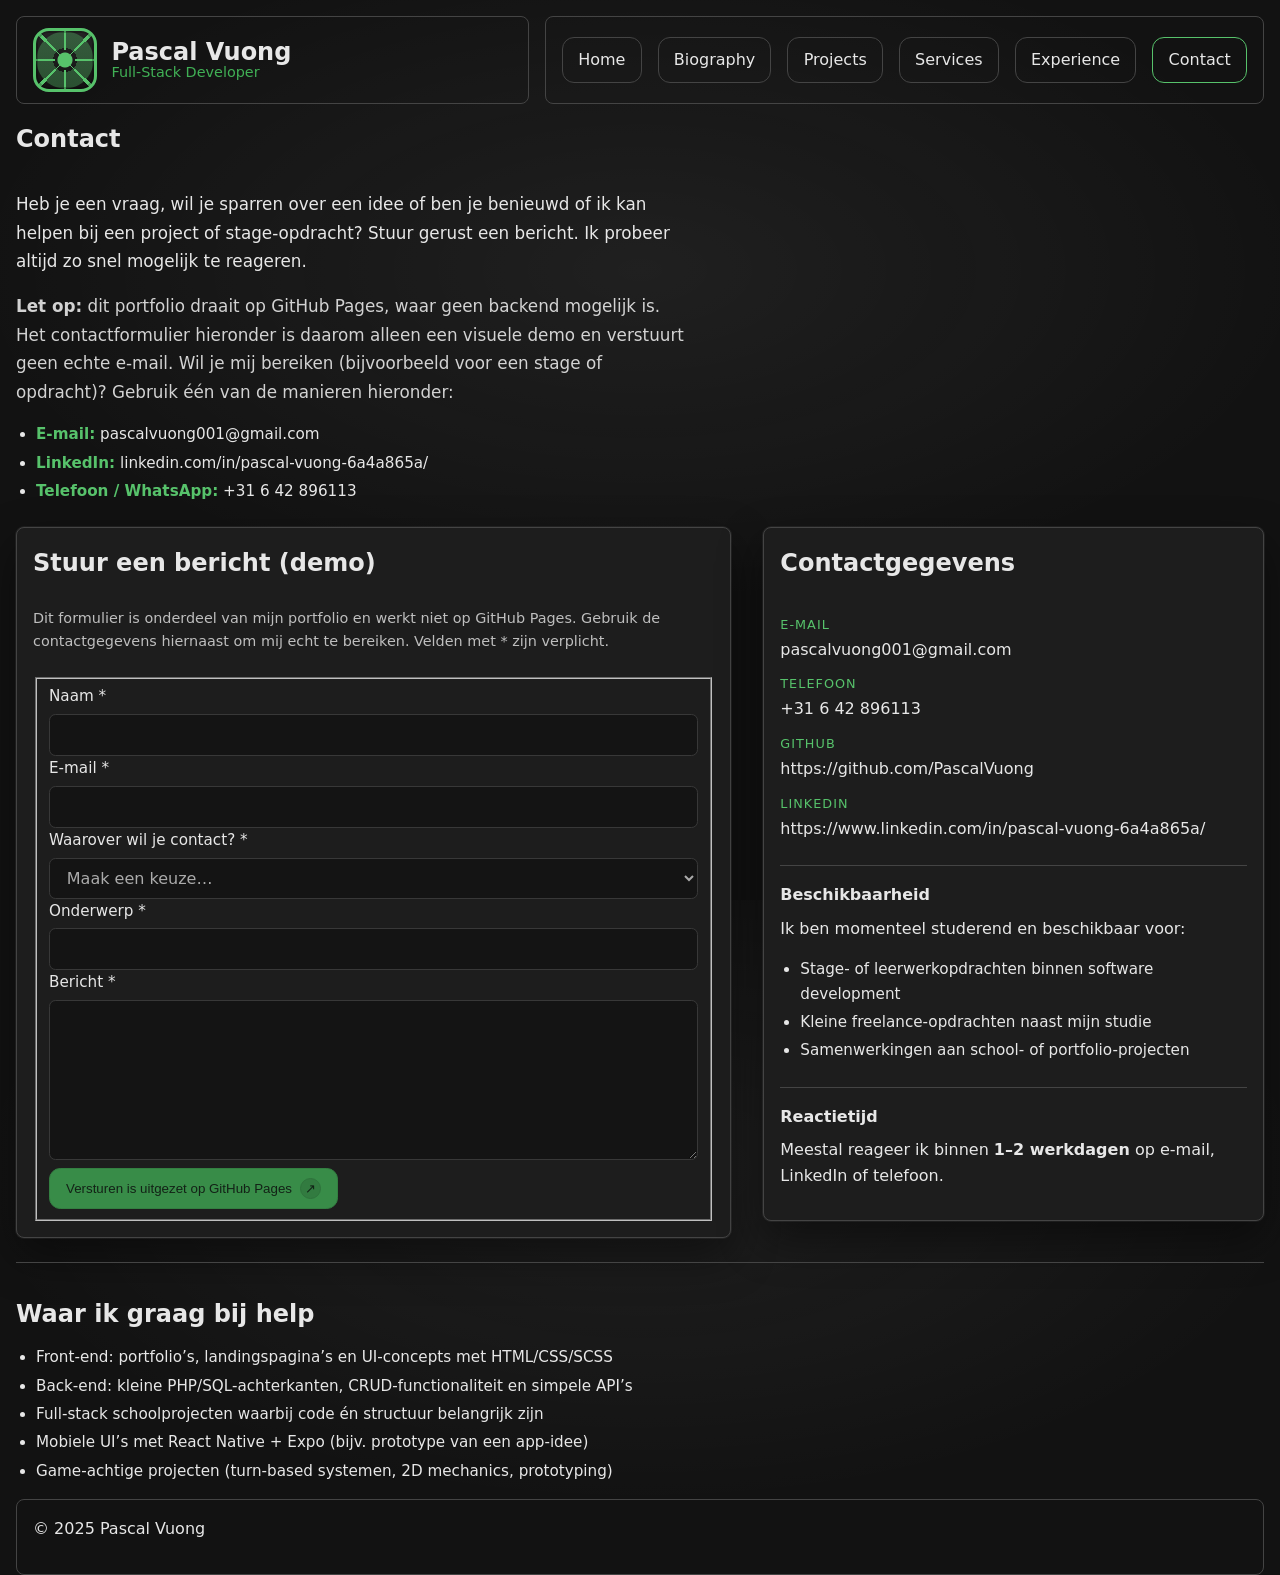
==== contact.html @ 06aef6e8 "initial portfolio" ====
<!doctype html>
<html lang="nl">
<head>
  <meta charset="utf-8" />
  <meta name="viewport" content="width=device-width, initial-scale=1" />
  <title>Contact — Pascal Vuong Portfolio</title>
  <link rel="stylesheet" href="assets/css/compiled.css">
</head>
<body>
  <a class="skip-link" href="#main">Direct naar hoofdinhoud</a>

  <!-- Brandbar -->
  <header class="brandbar">
    <a class="brand" href="index.html">
      <span class="brand__logo" aria-hidden="true"></span>
      <span class="brand__text">
        <strong>Pascal Vuong</strong>
        <em>Full-Stack Developer</em>
      </span>
    </a>
  </header>

  <!-- Top navigatie -->
  <nav aria-label="Hoofdnavigatie" class="topnav">
    <ul>
      <li><a href="index.html">Home</a></li>
      <li><a href="autobiography.html">Biography</a></li>
      <li><a href="projects.html">Projects</a></li>
      <li><a href="services.html">Services</a></li>
      <li><a href="experience.html">Experience</a></li>
      <li><a href="contact.html" aria-current="page" class="is-current">Contact</a></li>
    </ul>
  </nav>

  <!-- Main -->
  <main id="main" class="page" tabindex="-1">
    <section id="contact" class="content" aria-labelledby="contact-title">
      <h1 id="contact-title">Contact</h1>

      <!-- Intro -->
      <section class="contact-section contact-section--intro">
        <p>
          Heb je een vraag, wil je sparren over een idee of ben je benieuwd of ik kan helpen
          bij een project of stage-opdracht? Stuur gerust een bericht. Ik probeer altijd zo snel
          mogelijk te reageren.
        </p>

        <p class="contact-note">
          <strong>Let op:</strong> dit portfolio draait op GitHub Pages, waar geen backend mogelijk is.
          Het contactformulier hieronder is daarom alleen een visuele demo en verstuurt geen echte e-mail.
          Wil je mij bereiken (bijvoorbeeld voor een stage of opdracht)? Gebruik één van de manieren hieronder:
        </p>

        <ul class="contact-note-list">
          <li>
            <strong>E-mail:</strong>
            <a href="mailto:pascalvuong001@gmail.com">pascalvuong001@gmail.com</a>
          </li>
          <li>
            <strong>LinkedIn:</strong>
            <a href="https://www.linkedin.com/in/pascal-vuong-6a4a865a/"
              target="_blank" rel="noopener noreferrer">
              linkedin.com/in/pascal-vuong-6a4a865a/
            </a>
          </li>
          <li>
            <strong>Telefoon / WhatsApp:</strong>
            <a href="tel:+31642896113">+31 6 42 896113</a>
          </li>
        </ul>
      </section>

      <!-- Grid: formulier + gegevens -->
      <section class="contact-section contact-section--grid" aria-label="Contactformulier en contactgegevens">
        <!-- Formulier -->
        <section class="contact-panel contact-panel--form" aria-labelledby="contact-form-title">
          <h2 id="contact-form-title">Stuur een bericht (demo)</h2>
          <p class="contact-form-help">
            Dit formulier is onderdeel van mijn portfolio en werkt niet op GitHub Pages.
            Gebruik de contactgegevens hiernaast om mij echt te bereiken. Velden met * zijn verplicht.
          </p>

          <form class="contact-form" action="#" method="post" aria-disabled="true" novalidate>
            <fieldset disabled>
              <div class="field">
                <label for="name">Naam *</label>
                <input id="name" name="name" type="text" autocomplete="name" required>
              </div>

              <div class="field">
                <label for="email">E-mail *</label>
                <input id="email" name="email" type="email" inputmode="email" autocomplete="email" required>
              </div>

              <div class="field">
                <label for="reason">Waarover wil je contact? *</label>
                <select id="reason" name="reason" required>
                  <option value="">Maak een keuze…</option>
                  <option value="stage">Stage / leerwerkplek</option>
                  <option value="schoolproject">Schoolproject / samenwerking</option>
                  <option value="website">Website of webapplicatie</option>
                  <option value="mobile">Mobiele app / prototype</option>
                  <option value="other">Overig</option>
                </select>
              </div>

              <div class="field">
                <label for="subject">Onderwerp *</label>
                <input id="subject" name="subject" type="text" required>
              </div>

              <div class="field">
                <label for="message">Bericht *</label>
                <textarea id="message" name="message" rows="6" required></textarea>
              </div>

              <button type="button" class="btn btn--accent" disabled>
                Versturen is uitgezet op GitHub Pages
                <span class="btn__icon" aria-hidden="true">↗</span>
              </button>
            </fieldset>
          </form>
        </section>

        <!-- Contactgegevens -->
        <section class="contact-panel contact-panel--info" aria-labelledby="contact-info-title">
          <h2 id="contact-info-title">Contactgegevens</h2>

          <ul class="contact-list">
            <li>
              <span class="contact-label">E-mail</span>
              <a href="mailto:pascalvuong001@gmail.com">pascalvuong001@gmail.com</a>
            </li>
            <li>
              <span class="contact-label">Telefoon</span>
              <a href="tel:+31642896113">+31 6 42 896113</a>
            </li>
            <li>
              <span class="contact-label">GitHub</span>
              <a href="https://github.com/PascalVuong" target="_blank" rel="noopener noreferrer">
                https://github.com/PascalVuong
              </a>
            </li>
            <li>
              <span class="contact-label">LinkedIn</span>
              <a href="https://www.linkedin.com/in/pascal-vuong-6a4a865a/" target="_blank" rel="noopener noreferrer">
                https://www.linkedin.com/in/pascal-vuong-6a4a865a/
              </a>
            </li>
          </ul>

          <section class="contact-subsection contact-subsection--availability" aria-label="Beschikbaarheid">
            <h3>Beschikbaarheid</h3>
            <p>
              Ik ben momenteel studerend en beschikbaar voor:
            </p>
            <ul class="contact-points">
              <li>Stage- of leerwerkopdrachten binnen software development</li>
              <li>Kleine freelance-opdrachten naast mijn studie</li>
              <li>Samenwerkingen aan school- of portfolio-projecten</li>
            </ul>
          </section>

          <section class="contact-subsection contact-subsection--response" aria-label="Reactietijd">
            <h3>Reactietijd</h3>
            <p>
              Meestal reageer ik binnen <strong>1–2 werkdagen</strong> op e-mail, LinkedIn of telefoon.
            </p>
          </section>
        </section>
      </section>

      <!-- Extra: waar ik graag bij help -->
      <section class="contact-section contact-section--topics" aria-label="Waar ik bij kan helpen">
        <h2>Waar ik graag bij help</h2>
        <ul class="contact-points">
          <li>Front-end: portfolio’s, landingspagina’s en UI-concepts met HTML/CSS/SCSS</li>
          <li>Back-end: kleine PHP/SQL-achterkanten, CRUD-functionaliteit en simpele API’s</li>
          <li>Full-stack schoolprojecten waarbij code én structuur belangrijk zijn</li>
          <li>Mobiele UI’s met React Native + Expo (bijv. prototype van een app-idee)</li>
          <li>Game-achtige projecten (turn-based systemen, 2D mechanics, prototyping)</li>
        </ul>
      </section>
    </section>
  </main>

  <footer>
    <p>&copy; <time datetime="2025">2025</time> Pascal Vuong</p>
  </footer>
</body>
</html>
---- assets/css/compiled.css ----
@charset "UTF-8";
:root {
  --accent: #57c26b;
  --text: #e7e7e7;
  --bg-0: #121212;
  --bg-1: #1d1d1d;
  --glow: rgba(255,255,255,.06);
}

.brandbar, .topnav, footer, .panel, .home .hero, .contact-panel {
  border: 1px solid #444;
  padding: 1rem;
  border-radius: 0.5rem;
}

.field input:focus-visible,
.field textarea:focus-visible,
.field select:focus-visible, :where(a, button, input, select, textarea):focus-visible {
  outline: 3px solid #000;
  outline-offset: 2px;
}

:root {
  --accent: #57c26b;
  --text: #e7e7e7;
  --bg-0: #121212;
  --bg-1: #1d1d1d;
  --glow: rgba(255, 255, 255, 0.06);
}

* {
  box-sizing: border-box;
}

html {
  font-size: 100%;
}

body {
  margin: 0;
  font-family: system-ui, Arial, sans-serif;
  line-height: 1.6;
}

h1, h2, h3 {
  margin: 0 0 0.5rem 0;
}

p {
  margin: 0 0 1rem 0;
}

.skip-link {
  position: fixed;
  left: -9999px;
  top: auto;
}
.skip-link:focus {
  left: 0.75rem;
  top: 0.75rem;
  background: rgba(255, 255, 255, 0.6666666667); /* vervangt map-get() */
  padding: 0.5rem 1rem;
  border: 1px solid #000;
  border-radius: 0.5rem;
  z-index: 1000;
}

:root {
  --header-h: 88px;
}

/* basis */
html,
body {
  height: 100%;
}

body {
  margin: 0;
  display: grid;
  gap: 1rem;
  padding: 1rem;
  grid-template-columns: 1fr;
  grid-template-areas: "brand" "nav" "main" "footer";
  max-width: 80rem;
  margin-inline: auto;
  color: #e7e7e7;
  background: radial-gradient(70rem 35rem at 50% 30%, rgba(255, 255, 255, 0.06) 0, transparent 60%), #121212;
}

/* koppel areas */
.brandbar {
  grid-area: brand;
}

.topnav {
  grid-area: nav;
}

footer {
  grid-area: footer;
}

main {
  grid-area: main;
}

/* consistente headerhoogte */
.brandbar,
.topnav {
  min-height: var(--header-h);
  display: flex;
  align-items: center;
}

/* ✅ panelen zijn nu opt-in */
/* Home-hero blijft paneel */
/* marge-clamp binnen panelen (voorkomt “lege randen”) */
.panel > :first-child {
  margin-top: 0;
}

.panel > :last-child {
  margin-bottom: 0;
}

/* tablet+ layout */
@media (min-width: 48rem) {
  body {
    grid-template-columns: 1fr auto;
    grid-template-areas: "brand nav" "main  main" "footer footer";
  }
}
/* hero */
.home .hero {
  display: grid;
  justify-items: center;
  text-align: center;
  padding-block: 6rem;
}
.home .hero h1 {
  font-size: clamp(2.2rem, 4vw + 1rem, 3rem);
  line-height: 1.2;
  margin-bottom: 1rem;
  letter-spacing: 0.2px;
}
.home .hero .hero__meta {
  opacity: 0.9;
  margin-bottom: 1.5rem;
}

/* projecten-raster */
#projecten > article {
  border: 1px dashed #444;
  border-radius: 0.5rem;
  padding: 1rem;
  background: linear-gradient(180deg, rgba(255, 255, 255, 0.03), transparent);
  transition: border-color 0.18s ease, border-style 0.18s ease, box-shadow 0.18s ease, transform 0.18s ease, background-color 0.18s ease;
}

/* Tech stack badges */
#projecten > article .tech-list {
  display: flex;
  flex-wrap: wrap;
  gap: 0.5rem;
  list-style: none;
  padding: 0;
  margin: 0.25rem 0 1rem 0;
  margin-bottom: 1.3rem;
}

#projecten > article .tech-list li {
  padding: 0.35em 0.65em;
  border: 1px solid #444;
  border-radius: 0.75rem;
  background: linear-gradient(180deg, rgba(255, 255, 255, 0.05), transparent);
  font-size: 0.95rem;
  white-space: nowrap;
}

#projecten > article:hover {
  border-style: solid;
  border-color: #57c26b;
  box-shadow: 0 0 0 1px #57c26b inset, 0 0 0 4px rgba(87, 194, 107, 0.18);
  transform: translateY(-2px);
  background: linear-gradient(180deg, rgba(87, 194, 107, 0.06), transparent);
}

#projecten > article h3 a {
  color: #e7e7e7;
  text-decoration: none;
}

#projecten > article h3 a:hover,
#projecten > article h3 a:focus-visible {
  color: #57c26b;
  text-decoration: underline;
}

/* Project cards: layout zit nu in components.scss,
   hier houden we het bewust leeg om dubbele layout te voorkomen. */
/* Tech list met icoontjes */
#projecten .tech-list {
  display: flex;
  flex-wrap: wrap;
  gap: 0.5rem;
  list-style: none;
  padding: 0;
  margin: 0.25rem 0 1rem 0;
}

#projecten .tech-list li {
  display: inline-flex;
  align-items: center;
  gap: 0.45rem;
  padding: 0.35em 0.65em;
  border: 1px solid #444;
  border-radius: 0.75rem;
  background: linear-gradient(180deg, rgba(255, 255, 255, 0.05), transparent);
  font-size: 0.95rem;
}

/* Icoonformaat en kleur volgt tekstkleur (currentColor) */
#projecten .tech-list .icon {
  inline-size: 1.1em;
  block-size: 1.1em;
  display: inline-grid;
  place-items: center;
}

#projecten .tech-list .icon svg {
  width: 100%;
  height: 100%;
  fill: currentColor;
}

/* Optioneel: alleen het icoon krijgt merk-kleur */
#projecten .tech-list [data-brand=react] .icon {
  color: #61DAFB;
}

#projecten .tech-list [data-brand=typescript] .icon {
  color: #3178C6;
}

#projecten .tech-list [data-brand=expo] .icon {
  color: rgba(255, 255, 255, 0.8);
}

/* Generieke pictogrammen subtiel */
#projecten .tech-list [data-generic] .icon {
  color: #9ca3af;
}

/* Autobiografie-pagina */
.bio-section {
  margin-block: 1.5rem;
}

.bio-section--intro { /* ... */ }

.bio-section--family { /* ... */ }

.bio-section--language { /* ... */ }

.bio-section--dev { /* ... */ }

.bio-section--hobbies { /* ... */ }

.bio-section--traits { /* ... */ }

/* Services-pagina */
.services-grid {
  display: grid;
  gap: 2rem;
}

.service-card {
  /* bv. panel-stijl zoals je project-cards */
}

.exp-section {
  margin-block: 2rem;
}

.exp-grid--jobs {
  display: grid;
  gap: 2rem;
  /* bv. vanaf tablet side-by-side: */
  /* grid-template-columns: repeat(auto-fit, minmax(16rem, 1fr)); */
}

.exp-card {
  /* evt. dezelfde panel-stijl als je .project-card */
}

.exp-note a,
.exp-note a:visited {
  color: #57c26b;
  font-weight: 600;
  text-decoration-line: underline;
  text-decoration-thickness: 0.16em;
  text-underline-offset: 0.18em;
}

.exp-note a:hover,
.exp-note a:focus-visible {
  text-decoration-thickness: 0.2em;
}

/* ===== Contactpagina ===== */
#contact {
  max-width: 80rem;
  margin-inline: auto;
  display: flex;
  flex-direction: column;
  gap: 1.5rem;
}

/* Intro-tekst */
.contact-section--intro p {
  max-width: 42rem;
  font-size: 1.05rem;
  line-height: 1.7;
}

/* Grid: formulier links, info rechts */
.contact-section--grid {
  display: grid;
  gap: 2rem;
  align-items: flex-start;
}

@media (min-width: 52rem) {
  .contact-section--grid {
    grid-template-columns: minmax(0, 2fr) minmax(0, 1.4fr);
  }
}
/* Panel basis (kaart-stijl) */
.contact-panel {
  background: #1d1d1d;
  box-shadow: 0 0 0 1px rgba(255, 255, 255, 0.06), 0 18px 45px rgba(0, 0, 0, 0.45);
}

.contact-panel--form {
  display: flex;
  flex-direction: column;
  gap: 1rem;
}

.contact-panel--info {
  display: flex;
  flex-direction: column;
  gap: 1.5rem;
}

/* ===== Formulier ===== */
.contact-form {
  display: grid;
  gap: 1rem;
}

.contact-form-help {
  margin: 0 0 0.5rem;
  font-size: 0.9rem;
  opacity: 0.8;
}

.field {
  display: grid;
  gap: 0.35rem;
}

.field label {
  font-size: 0.95rem;
  font-weight: 500;
}

.field input,
.field textarea,
.field select {
  background: #111;
  border: 1px solid #444;
  border-radius: 0.4rem;
  padding: 0.55rem 0.8rem;
  color: #e7e7e7;
  font: inherit;
  line-height: 1.4;
}

.field textarea {
  resize: vertical;
  min-height: 10rem;
}

/* Focus-stijl voor inputs/textarea/select */
.field input:focus-visible,
.field textarea:focus-visible,
.field select:focus-visible {
  border-color: #57c26b;
}

/* Klein beetje spacing boven de knop */
.contact-form .btn {
  margin-top: 0.5rem;
}

/* ===== Contactgegevens ===== */
.contact-list {
  list-style: none;
  margin: 0;
  padding: 0;
  display: grid;
  gap: 0.75rem;
}

.contact-label {
  display: block;
  font-size: 0.8rem;
  letter-spacing: 0.08em;
  text-transform: uppercase;
  color: #57c26b;
  margin-bottom: 0.1rem;
}

/* Sub-secties: beschikbaarheid / reactietijd */
.contact-subsection {
  border-top: 1px solid #444;
  padding-top: 1rem;
}

.contact-subsection h3 {
  font-size: 1rem;
  margin: 0 0 0.5rem;
}

/* Lijsten met bullets */
.contact-points {
  margin: 0;
  padding-left: 1.25rem;
  display: grid;
  gap: 0.25rem;
  font-size: 0.95rem;
}

/* Extra blok onderaan: “Waar ik graag bij help” */
.contact-section--topics {
  border-top: 1px solid #444;
  padding-top: 2rem;
}

.contact-section--topics h2 {
  margin-bottom: 0.75rem;
}

/* Tijdelijke blokkering styling voor duidelijkheid */
.contact-form[aria-disabled=true] .field input,
.contact-form[aria-disabled=true] .field textarea,
.contact-form[aria-disabled=true] .field select {
  opacity: 0.7;
  cursor: not-allowed;
}

.contact-form[aria-disabled=true] .btn[disabled] {
  opacity: 0.7;
  cursor: not-allowed;
}

/* Actieve styling voor contact-note + links zoals project-titels */
.contact-note {
  margin-top: 0.75rem;
  font-size: 0.9rem;
  opacity: 0.9;
}

.contact-note-list {
  margin: 0.5rem 0 0;
  padding-left: 1.25rem;
  display: grid;
  gap: 0.25rem;
  font-size: 0.95rem;
}

/* labels (E-mail / LinkedIn / Telefoon) groen */
.contact-note-list strong {
  color: #57c26b;
}

/* Links in intro-lijst én contact-panel:
   - standaard: wit (tokens.$text), geen underline
   - hover/focus: groen + underline, zoals project-titels
*/
.contact-note-list a,
.contact-note-list a:visited,
.contact-panel--info a,
.contact-panel--info a:visited {
  color: #e7e7e7;
  text-decoration: none;
}

/* Hover/focus: accent + underline */
.contact-note-list a:hover,
.contact-note-list a:focus-visible,
.contact-panel--info a:hover,
.contact-panel--info a:focus-visible {
  color: #57c26b;
  text-decoration-line: underline;
  text-decoration-thickness: 0.16em;
  text-underline-offset: 0.18em;
}

/* NAV pill-rij */
nav.topnav ul {
  display: flex;
  gap: 1rem;
  list-style: none;
  margin: 0;
  padding: 0;
  flex-wrap: wrap;
  align-items: center;
  justify-content: flex-end;
}
nav.topnav a {
  display: inline-block;
  text-decoration: none;
  padding: 0.55em 0.95em;
  border: 1px solid #444;
  border-radius: 0.75rem;
  color: #e7e7e7;
}
nav.topnav a:hover, nav.topnav a:focus-visible {
  border-color: rgb(42.5, 42.5, 42.5);
}
nav.topnav a.is-current {
  border-color: #57c26b;
}
nav.topnav a {
  /* sibling: a + a */
}
nav.topnav a + nav.topnav a {
  --adjacent: 1;
}

/* BRAND */
.brandbar {
  display: flex;
  align-items: center;
}

.brandbar .brand {
  display: inline-grid;
  grid-auto-flow: column;
  align-items: center;
  gap: 0.9rem;
  color: var(--text);
  text-decoration: none;
}

/* CSS-drawn logo */
.brandbar .brand .brand__logo {
  display: block;
  width: 64px;
  height: 64px;
  border-radius: 1rem;
  border: 3px solid var(--accent);
  box-shadow: 0 0 0 2px rgba(0, 0, 0, 0.25) inset;
  /* Spokes-centrum finetunen; 50% = exact midden (bv. 48% = iets naar links) */
  --spx: 50%;
  background: radial-gradient(circle at 50% 50%, var(--accent) 0 7px, transparent 8px) 0 0/100% 100% no-repeat, radial-gradient(circle at 50% 50%, transparent 0 12px, rgba(87, 194, 107, 0.35) 12px 28px, transparent 29px) 0 0/100% 100% no-repeat, repeating-conic-gradient(from -3deg at var(--spx) 50%, var(--accent) 0 6deg, transparent 6deg 45deg), linear-gradient(180deg, rgba(255, 255, 255, 0.08), rgba(255, 255, 255, 0));
}

.brandbar .brand .brand__text {
  display: grid;
  line-height: 1.05;
}
.brandbar .brand .brand__text strong {
  font-size: 1.5rem;
}
.brandbar .brand .brand__text em {
  font-style: normal;
  color: rgb(63.9834061135, 176.2165938865, 84.9615720524);
  font-size: 0.9rem;
}

/* Icons */
/* Alleen het Expo-icoon */
.tech-list li[data-brand=expo] img,
.tech-list img[alt~=Expo] {
  filter: brightness(3.5);
}

/* Alleen het Palette-icoon */
.tech-list li[data-brand=stylesheetstyling] img.icon,
.tech-list img.icon[src$="palette.svg"] {
  filter: invert(56%) sepia(16%) saturate(1000%) hue-rotate(75deg) brightness(1.05) contrast(0.95) drop-shadow(0 0 6px rgba(87, 194, 107, 0.28));
}

/* CTA */
.btn {
  display: inline-grid;
  grid-auto-flow: column;
  gap: 0.5rem;
  align-items: center;
  padding: 0.65em 1rem;
  border-radius: 0.7rem;
  text-decoration: none;
  border: 1px solid #444;
  color: #e7e7e7;
}
.btn--accent {
  background: rgb(68.2925764192, 187.2074235808, 90.519650655);
  border-color: rgb(61.2663755459, 168.7336244541, 81.3537117904);
  color: #0f2514;
}
.btn .btn__icon {
  display: inline-grid;
  place-items: center;
  width: 1.6em;
  height: 1.6em;
  border-radius: 999px;
  border: 1px solid rgb(54.4737991266, 150.0262008734, 72.3340611354);
  background: rgba(0, 0, 0, 0.12);
}

/* media */
.project-card {
  display: flex;
  flex-direction: row;
  align-items: flex-start;
  gap: 2rem;
  margin-bottom: 2.5rem;
}

/* tekstblok neemt de meeste ruimte,
   én we maken er een kolom van zodat
   tekst, media en knop netjes onder elkaar staan */
.project-body {
  flex: 1;
  display: flex;
  flex-direction: column;
}

/* container voor meerdere kleine plaatjes onder de tekst */
.project-media {
  display: flex;
  flex-wrap: wrap;
  gap: 0.75rem;
  margin-top: 1.5rem;
  margin-bottom: 0.75rem;
  max-width: 100%;
  justify-content: flex-start;
}

/* klikbare thumbnails – klein formaat (10rem breed) */
.project-media__thumb {
  width: 10rem;
  height: auto;
  border-radius: 0.5rem;
  display: block;
  cursor: pointer;
  transition: transform 0.15s ease, box-shadow 0.15s ease;
}
.project-media__thumb:hover, .project-media__thumb:focus {
  transform: scale(1.03);
  box-shadow: 0 0 0 1px #57c26b, 0 0 20px rgba(87, 194, 107, 0.7);
}

.project-cta {
  margin-top: 2rem;
  margin-bottom: 1.5rem;
  display: flex;
  justify-content: flex-start;
}

.project-info3 a.ext-link {
  color: #e7e7e7;
  text-decoration: underline;
}

.project-info3 a.ext-link:hover,
.project-info3 a.ext-link:focus-visible {
  color: #57c26b;
}

.project-collab__title {
  margin: 0 0 0.25rem;
}

.project-collab .label {
  font-weight: 600;
  font-variant-caps: all-small-caps;
  letter-spacing: 0.5px;
  opacity: 0.8;
}

.project-collab .name {
  font-weight: 700;
}

.project-collab__links .ext-link {
  color: #e7e7e7;
  text-decoration: underline;
}

.project-collab__links .ext-link:hover,
.project-collab__links .ext-link:focus-visible {
  color: #57c26b;
}

/* FEATURES TOGGLE (Belangrijkste features) */
.project-features {
  margin-top: 0.75rem;
}
.project-features summary {
  display: inline-flex;
  align-items: center;
  gap: 0.4rem;
  cursor: pointer;
  list-style: none;
  padding: 0;
  margin: 0;
}
.project-features summary::-webkit-details-marker {
  display: none;
}
.project-features summary strong {
  font-weight: 600;
  color: #e7e7e7;
  transition: text-shadow 0.15s ease-out, color 0.15s ease-out;
}
.project-features summary:hover strong {
  text-shadow: 0 0 8px #57c26b;
}
.project-features__icon {
  font-size: 1.4rem;
  line-height: 1;
  color: #57c26b;
  transition: transform 0.2s ease, text-shadow 0.15s ease-out;
}
summary:hover .project-features__icon {
  text-shadow: 0 0 8px #57c26b;
}
.project-features[open] .project-features__icon {
  transform: rotate(180deg);
}

.feature-list {
  margin-top: 0.75rem;
  padding-left: 1.5rem;
}

/* LIGHTBOX */
.lightbox {
  position: fixed;
  inset: 0; /* top:0, right:0, bottom:0, left:0 */
  display: none;
  align-items: center;
  justify-content: center;
  z-index: 1000;
}

.lightbox--visible {
  display: flex;
}

.lightbox__backdrop {
  position: absolute;
  inset: 0;
  background: rgba(0, 0, 0, 0.8);
}

.lightbox__content {
  position: relative;
  max-width: 90vw;
  max-height: 90vh;
  z-index: 1001;
  display: flex;
  flex-direction: column;
  align-items: flex-end;
}

.lightbox__image {
  max-width: 100%;
  max-height: 80vh;
  border-radius: 0.5rem;
  background: #111;
}

.lightbox__caption {
  margin-top: 0.5rem;
  color: #fff;
  align-self: center;
  font-size: 0.9rem;
}

.lightbox__close {
  border: none;
  background: transparent;
  color: #fff;
  font-size: 2rem;
  line-height: 1;
  cursor: pointer;
  margin-bottom: 0.5rem;
}

/*# sourceMappingURL=compiled.css.map */
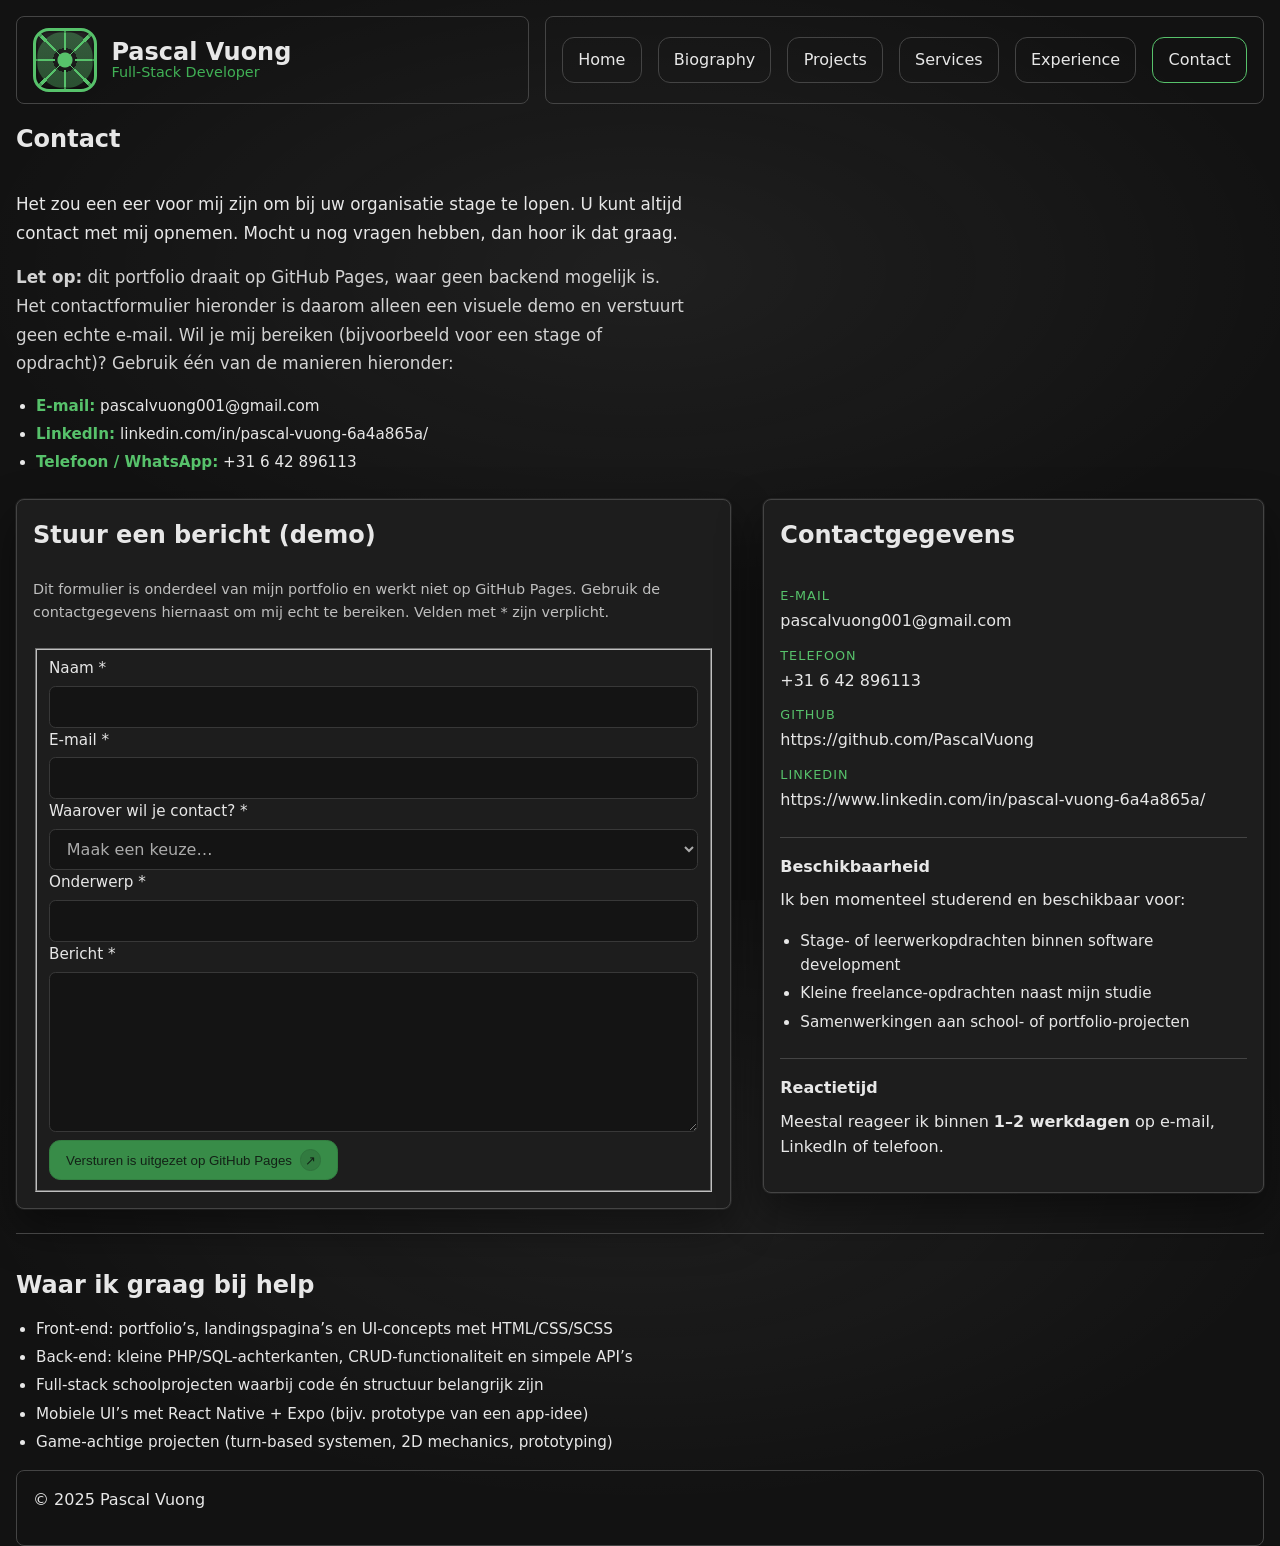
==== commit 2430bcfe: "contact pagina content aangepast" ====
--- a/contact.html
+++ b/contact.html
@@ -40,9 +40,9 @@
       <!-- Intro -->
       <section class="contact-section contact-section--intro">
         <p>
-          Heb je een vraag, wil je sparren over een idee of ben je benieuwd of ik kan helpen
-          bij een project of stage-opdracht? Stuur gerust een bericht. Ik probeer altijd zo snel
-          mogelijk te reageren.
+          Het zou een eer voor mij zijn om bij uw organisatie stage te lopen.
+          U kunt altijd contact met mij opnemen.
+          Mocht u nog vragen hebben, dan hoor ik dat graag.
         </p>
 
         <p class="contact-note">
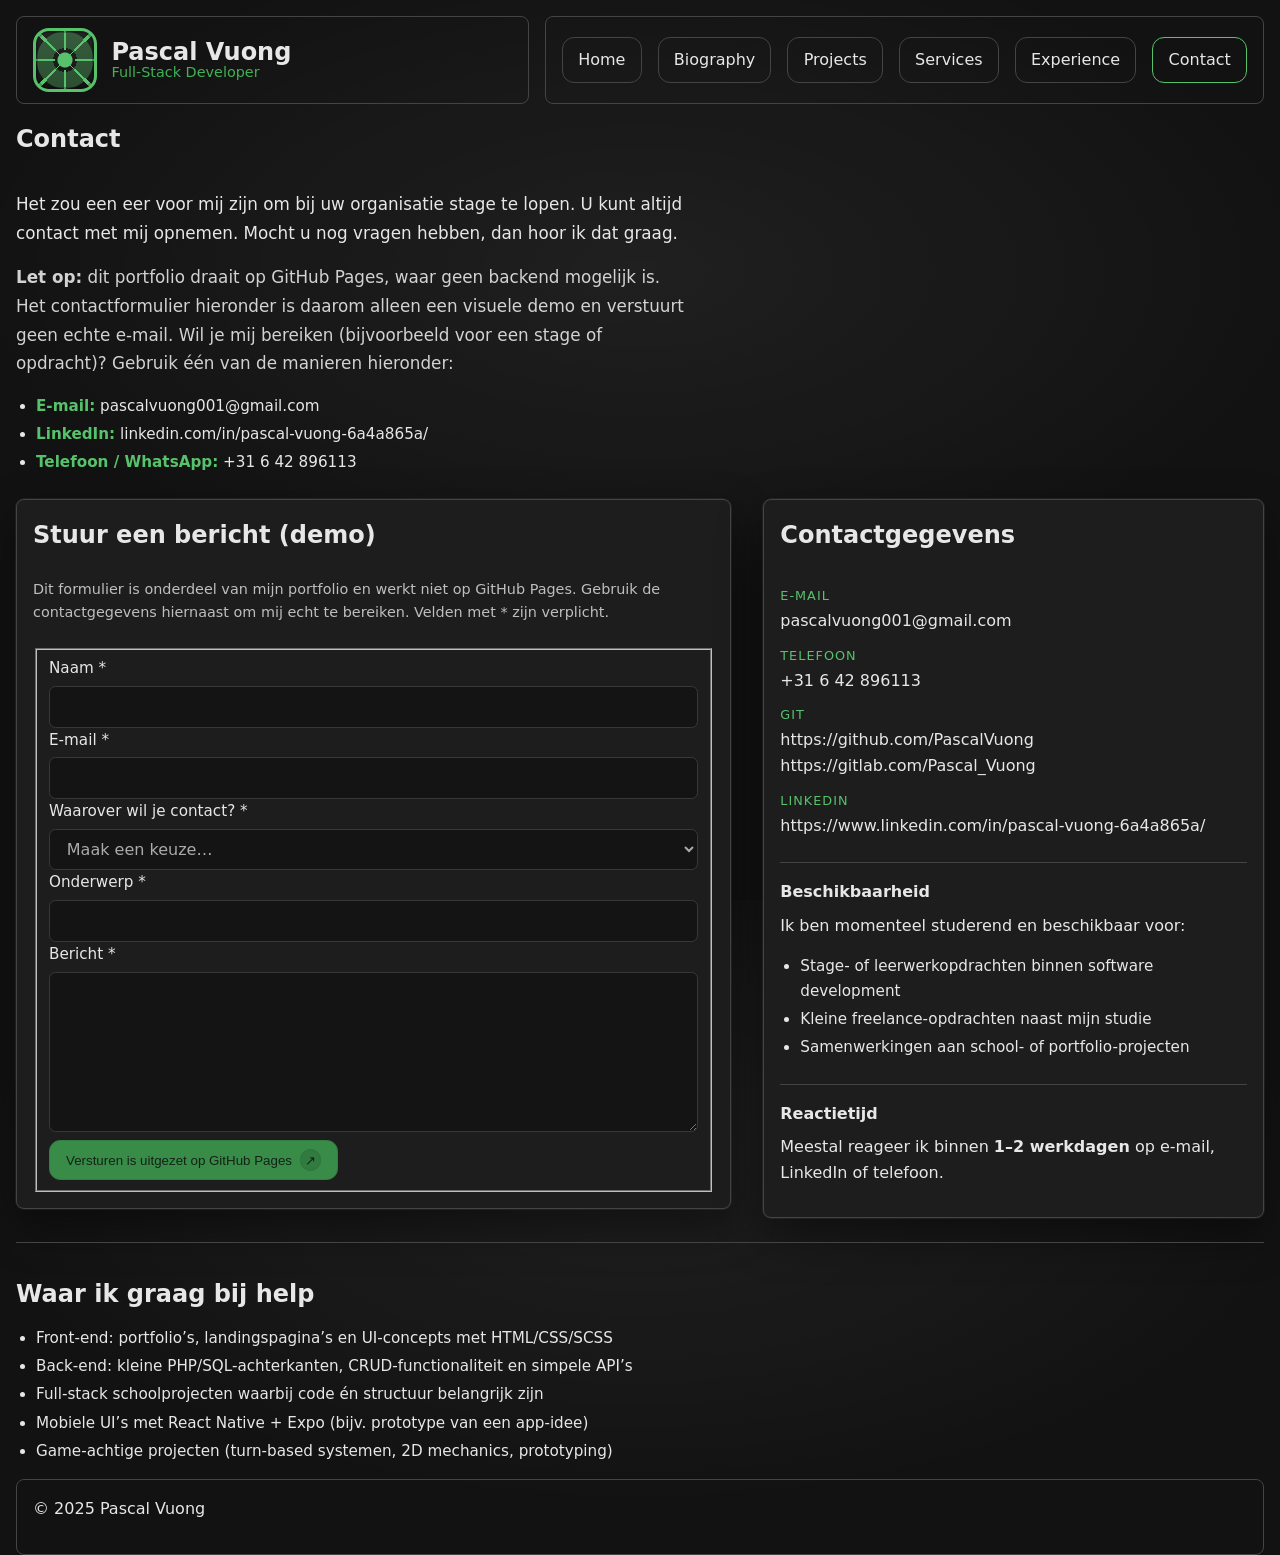
==== commit e5947c47: "contact content uitgebreid" ====
--- a/contact.html
+++ b/contact.html
@@ -136,9 +136,12 @@
               <a href="tel:+31642896113">+31 6 42 896113</a>
             </li>
             <li>
-              <span class="contact-label">GitHub</span>
+              <span class="contact-label">Git</span>
               <a href="https://github.com/PascalVuong" target="_blank" rel="noopener noreferrer">
                 https://github.com/PascalVuong
+              </a><br>
+              <a href="https://gitlab.com/Pascal_Vuong/" target="_blank" rel="noopener noreferrer">
+                https://gitlab.com/Pascal_Vuong
               </a>
             </li>
             <li>
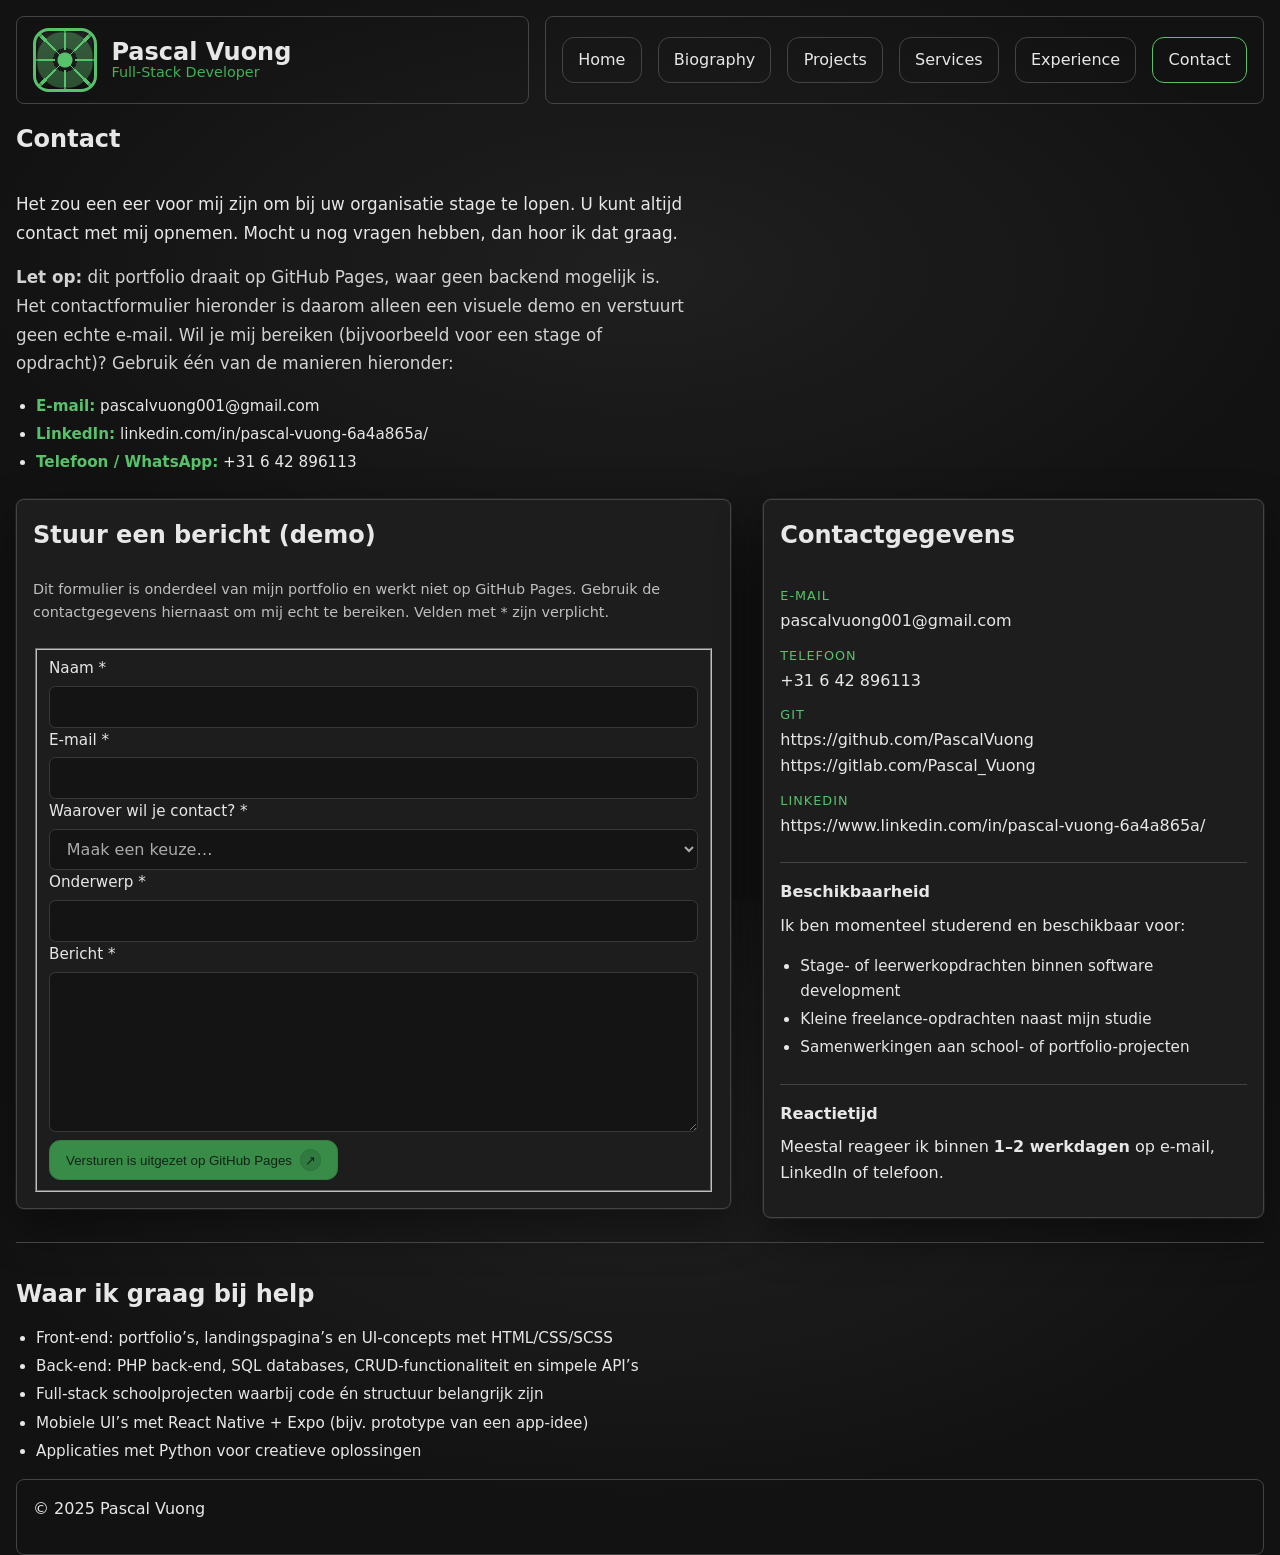
==== commit 4ecd526a: "contact pagina content aangepast" ====
--- a/contact.html
+++ b/contact.html
@@ -178,10 +178,10 @@
         <h2>Waar ik graag bij help</h2>
         <ul class="contact-points">
           <li>Front-end: portfolio’s, landingspagina’s en UI-concepts met HTML/CSS/SCSS</li>
-          <li>Back-end: kleine PHP/SQL-achterkanten, CRUD-functionaliteit en simpele API’s</li>
+          <li>Back-end: PHP back-end, SQL databases, CRUD-functionaliteit en simpele API’s</li>
           <li>Full-stack schoolprojecten waarbij code én structuur belangrijk zijn</li>
           <li>Mobiele UI’s met React Native + Expo (bijv. prototype van een app-idee)</li>
-          <li>Game-achtige projecten (turn-based systemen, 2D mechanics, prototyping)</li>
+          <li>Applicaties met Python voor creatieve oplossingen</li>
         </ul>
       </section>
     </section>
